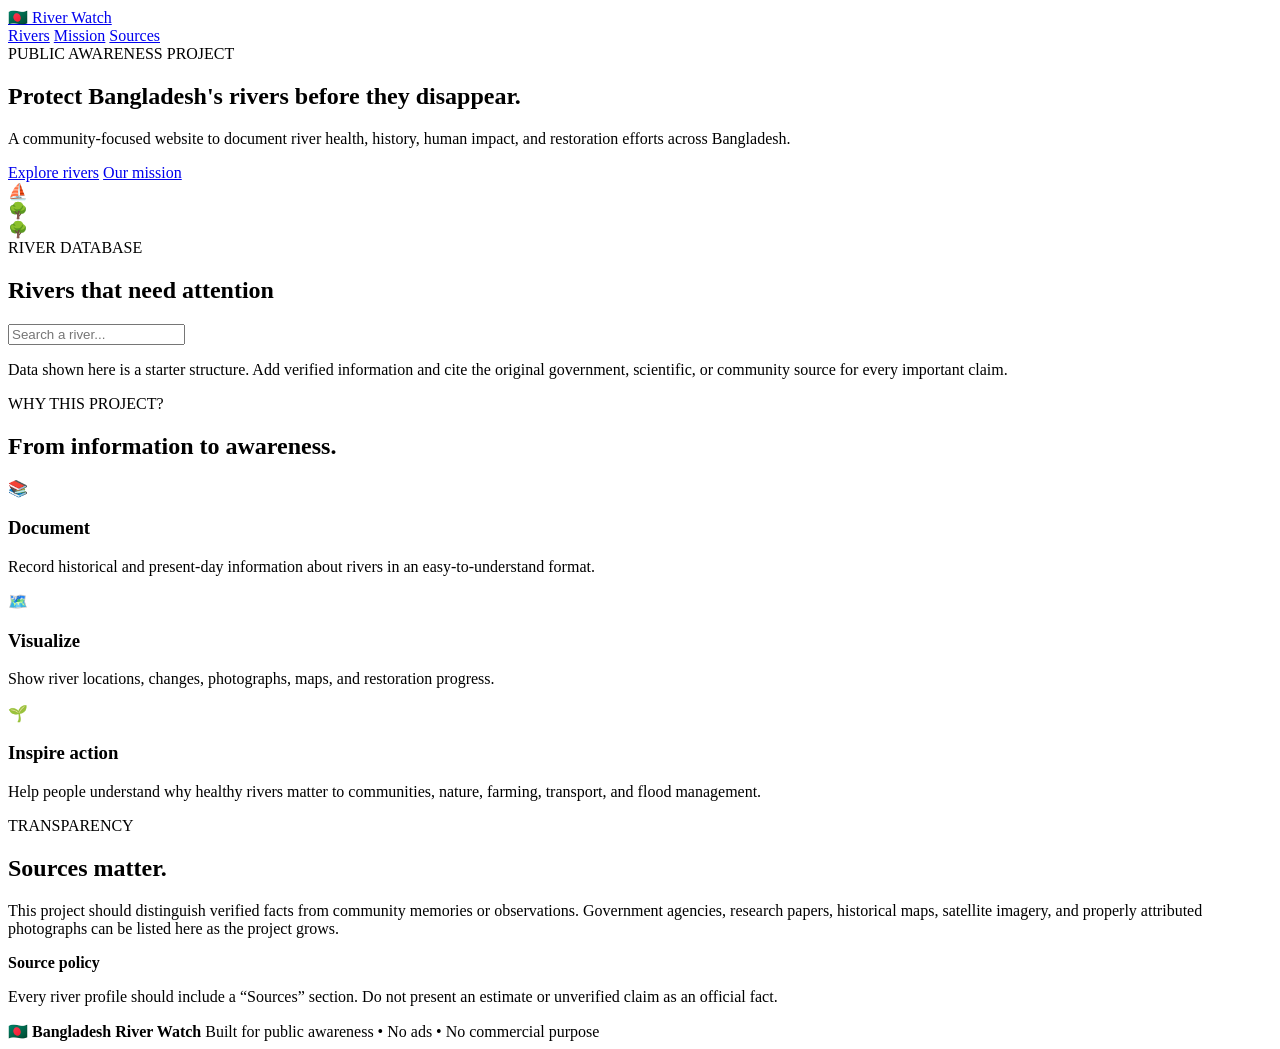
==== index.html @ 0ffa1168 "Rename index.html.html to index.html" ====
<!DOCTYPE html>
<html lang="en">
<head>
  <meta charset="UTF-8">
  <meta name="viewport" content="width=device-width, initial-scale=1.0">
  <title>Bangladesh River Watch</title>
  <meta name="description" content="A public-awareness project documenting the condition, history, and restoration of rivers in Bangladesh.">
  <link rel="stylesheet" href="style.css">
</head>
<body>
  <header class="site-header">
    <nav class="nav container">
      <a class="logo" href="#home">🇧🇩 River Watch</a>
      <div class="nav-links">
        <a href="#rivers">Rivers</a>
        <a href="#mission">Mission</a>
        <a href="#sources">Sources</a>
      </div>
    </nav>
  </header>

  <main>
    <section id="home" class="hero">
      <div class="container hero-grid">
        <div>
          <span class="eyebrow">PUBLIC AWARENESS PROJECT</span>
          <h1>Protect Bangladesh's rivers before they disappear.</h1>
          <p class="hero-text">
            A community-focused website to document river health, history,
            human impact, and restoration efforts across Bangladesh.
          </p>
          <div class="buttons">
            <a class="btn primary" href="#rivers">Explore rivers</a>
            <a class="btn secondary" href="#mission">Our mission</a>
          </div>
        </div>
        <div class="river-art" aria-label="Illustration of a river">
          <div class="sun"></div>
          <div class="hill h1"></div>
          <div class="hill h2"></div>
          <div class="water"></div>
          <div class="boat">⛵</div>
          <div class="tree t1">🌳</div>
          <div class="tree t2">🌳</div>
        </div>
      </div>
    </section>

    <section id="rivers" class="section container">
      <div class="section-heading">
        <div>
          <span class="eyebrow">RIVER DATABASE</span>
          <h2>Rivers that need attention</h2>
        </div>
        <input id="search" class="search" type="search" placeholder="Search a river...">
      </div>

      <div id="riverGrid" class="river-grid"></div>
      <p class="note">Data shown here is a starter structure. Add verified information and cite the original government, scientific, or community source for every important claim.</p>
    </section>

    <section id="mission" class="section mission">
      <div class="container">
        <span class="eyebrow">WHY THIS PROJECT?</span>
        <h2>From information to awareness.</h2>
        <div class="mission-grid">
          <article><span>📚</span><h3>Document</h3><p>Record historical and present-day information about rivers in an easy-to-understand format.</p></article>
          <article><span>🗺️</span><h3>Visualize</h3><p>Show river locations, changes, photographs, maps, and restoration progress.</p></article>
          <article><span>🌱</span><h3>Inspire action</h3><p>Help people understand why healthy rivers matter to communities, nature, farming, transport, and flood management.</p></article>
        </div>
      </div>
    </section>

    <section id="sources" class="section container">
      <span class="eyebrow">TRANSPARENCY</span>
      <h2>Sources matter.</h2>
      <p class="source-text">
        This project should distinguish verified facts from community memories or observations.
        Government agencies, research papers, historical maps, satellite imagery, and properly
        attributed photographs can be listed here as the project grows.
      </p>
      <div class="source-box">
        <strong>Source policy</strong>
        <p>Every river profile should include a “Sources” section. Do not present an estimate or unverified claim as an official fact.</p>
      </div>
    </section>
  </main>

  <footer>
    <div class="container footer-content">
      <strong>🇧🇩 Bangladesh River Watch</strong>
      <span>Built for public awareness • No ads • No commercial purpose</span>
    </div>
  </footer>

  <script src="script.js"></script>
</body>
</html>
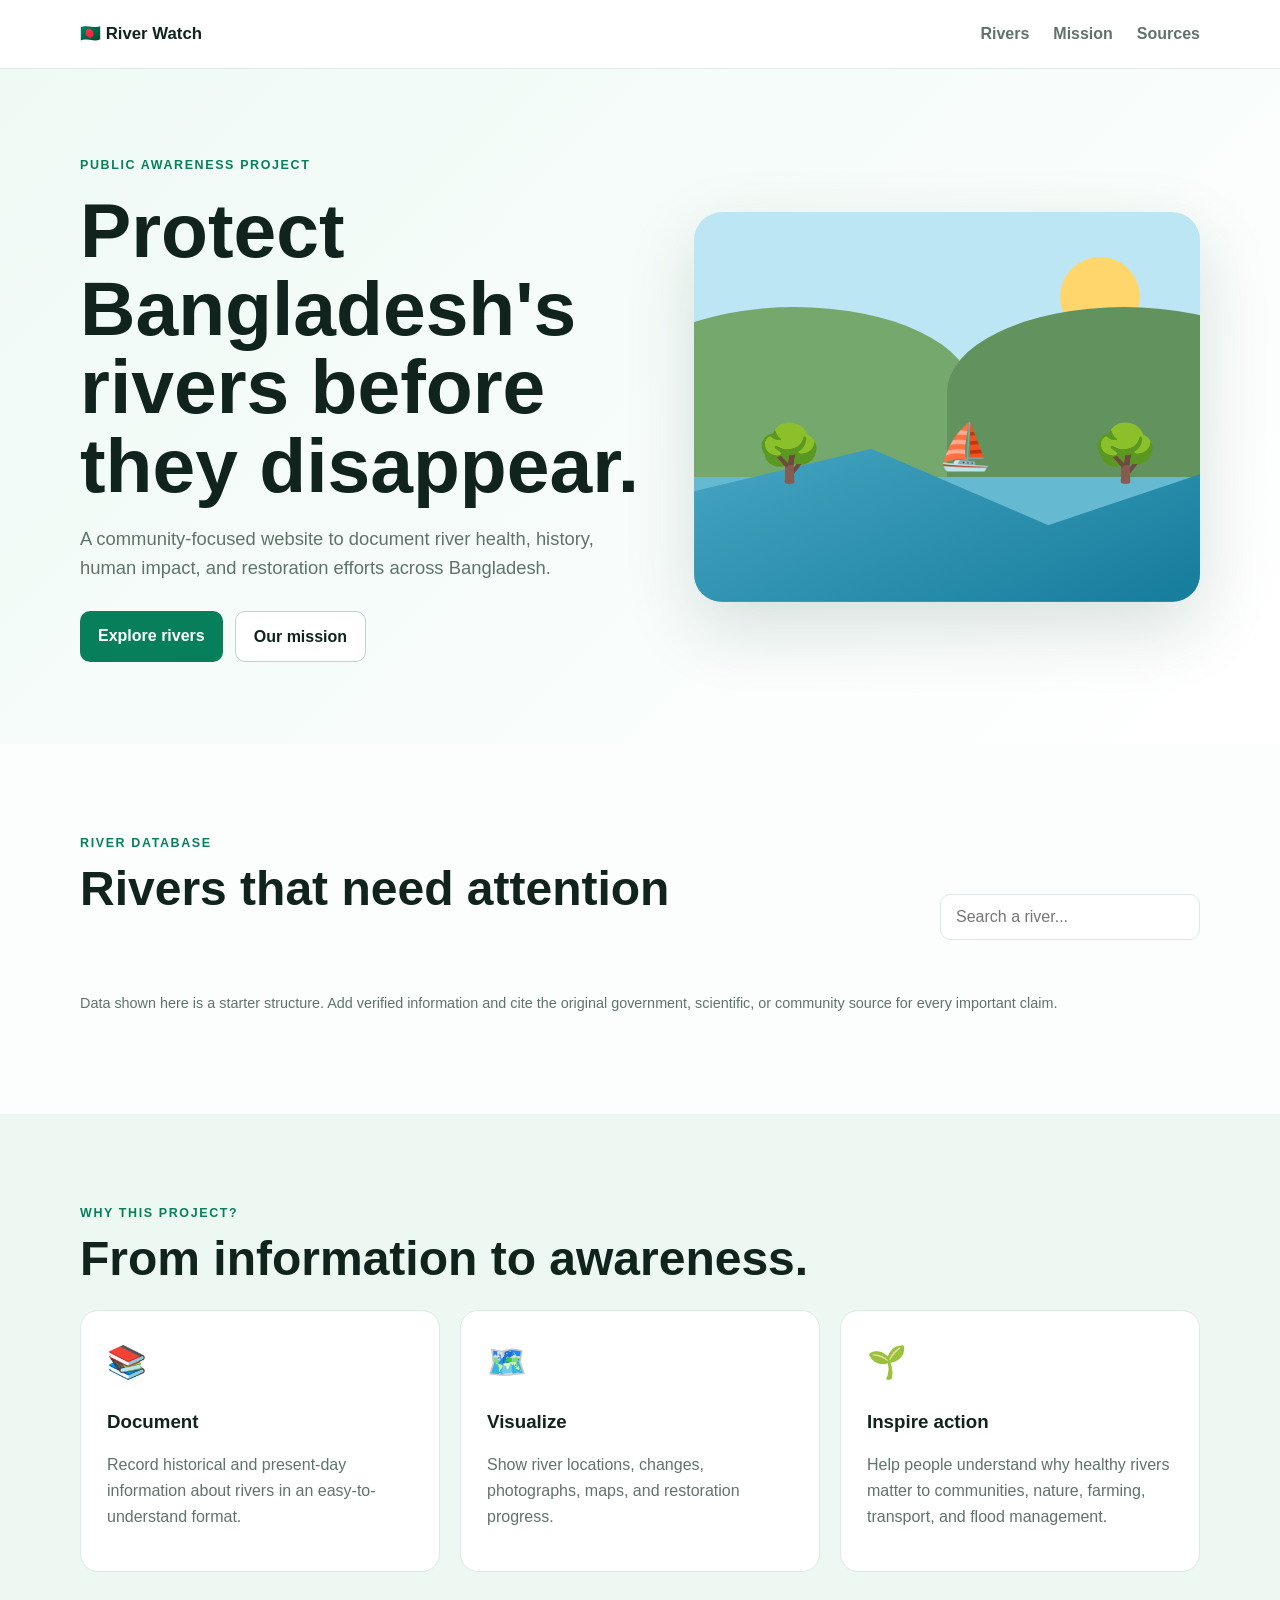
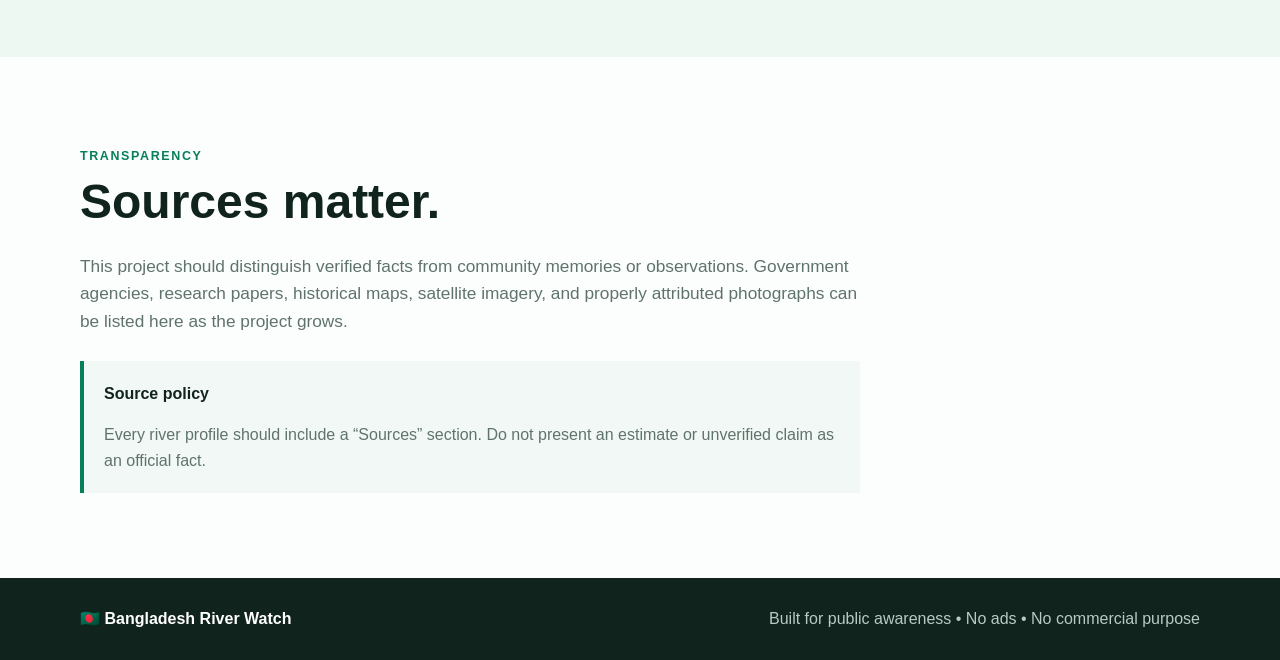
==== commit 2e32215f: "Update index.html" ====
--- a/index.html
+++ b/index.html
@@ -3,7 +3,7 @@
 <head>
   <meta charset="UTF-8">
   <meta name="viewport" content="width=device-width, initial-scale=1.0">
-  <title>Bangladesh River Watch</title>
+  <title>Bangladesh River condition </title>
   <meta name="description" content="A public-awareness project documenting the condition, history, and restoration of rivers in Bangladesh.">
   <link rel="stylesheet" href="style.css">
 </head>
--- a/style.css
+++ b/style.css
@@ -0,0 +1,89 @@
+* { box-sizing: border-box; }
+:root {
+  --green: #087f5b;
+  --dark: #10231d;
+  --light: #f4faf7;
+  --muted: #60736b;
+  --card: #ffffff;
+  --border: #dcebe4;
+}
+html { scroll-behavior: smooth; }
+body {
+  margin: 0;
+  font-family: Arial, Helvetica, sans-serif;
+  color: var(--dark);
+  background: #fbfefd;
+  line-height: 1.6;
+}
+.container { width: min(1120px, 92%); margin: auto; }
+.site-header {
+  position: sticky; top: 0; z-index: 10;
+  background: rgba(255,255,255,.94);
+  backdrop-filter: blur(10px);
+  border-bottom: 1px solid var(--border);
+}
+.nav { height: 68px; display: flex; align-items: center; justify-content: space-between; }
+.logo { color: var(--dark); text-decoration: none; font-weight: 800; font-size: 1.05rem; }
+.nav-links { display: flex; gap: 24px; }
+.nav-links a { color: var(--muted); text-decoration: none; font-weight: 600; }
+.nav-links a:hover { color: var(--green); }
+
+.hero {
+  padding: 82px 0;
+  background: linear-gradient(135deg, #effaf5, #fff);
+}
+.hero-grid { display: grid; grid-template-columns: 1.05fr .95fr; gap: 55px; align-items: center; }
+.eyebrow { color: var(--green); font-size: .78rem; font-weight: 800; letter-spacing: .13em; }
+h1 { font-size: clamp(2.5rem, 6vw, 4.8rem); line-height: 1.02; margin: 14px 0 20px; }
+h2 { font-size: clamp(2rem, 4vw, 3rem); line-height: 1.1; margin: 8px 0 24px; }
+.hero-text { color: var(--muted); font-size: 1.15rem; max-width: 620px; }
+.buttons { display: flex; gap: 12px; margin-top: 28px; flex-wrap: wrap; }
+.btn { padding: 12px 18px; border-radius: 10px; text-decoration: none; font-weight: 800; }
+.primary { background: var(--green); color: white; }
+.secondary { border: 1px solid #bcd5cb; color: var(--dark); background: white; }
+
+.river-art {
+  min-height: 390px; border-radius: 28px; overflow: hidden; position: relative;
+  background: linear-gradient(#bde6f4 0 42%, #cfe8b8 42% 58%, #65b9d0 58%);
+  box-shadow: 0 25px 70px rgba(16, 55, 43, .15);
+}
+.sun { position:absolute; width:80px; height:80px; border-radius:50%; background:#ffd66b; top:45px; right:60px; }
+.hill { position:absolute; background:#75a86d; width:70%; height:170px; border-radius:50% 50% 0 0; bottom:125px; }
+.h1 { left:-15%; } .h2 { right:-20%; background:#62935f; }
+.water { position:absolute; left:0; right:0; bottom:0; height:170px; background:linear-gradient(155deg,#48a7c4,#167c9c); clip-path: polygon(0 35%,35% 10%,70% 55%,100% 25%,100% 100%,0 100%); }
+.boat { position:absolute; font-size:45px; left:48%; top:51%; }
+.tree { position:absolute; font-size:55px; bottom:105px; }
+.t1 { left:12%; } .t2 { right:8%; }
+
+.section { padding: 85px 0; }
+.section-heading { display:flex; justify-content:space-between; align-items:end; gap:20px; margin-bottom:30px; }
+.search { width:260px; max-width:100%; padding:13px 15px; border:1px solid var(--border); border-radius:10px; font-size:1rem; }
+.river-grid { display:grid; grid-template-columns:repeat(3, 1fr); gap:20px; }
+.river-card {
+  background:var(--card); border:1px solid var(--border); border-radius:18px;
+  padding:24px; box-shadow:0 8px 30px rgba(20,60,45,.05);
+}
+.river-card h3 { margin:8px 0; font-size:1.35rem; }
+.status { display:inline-block; padding:5px 9px; border-radius:99px; background:#fff1c9; font-size:.75rem; font-weight:800; }
+.river-card p { color:var(--muted); }
+.note { color:var(--muted); font-size:.9rem; margin-top:22px; }
+.mission { background:#eef8f3; }
+.mission-grid { display:grid; grid-template-columns:repeat(3,1fr); gap:20px; }
+.mission-grid article { background:white; border-radius:18px; padding:26px; border:1px solid var(--border); }
+.mission-grid span { font-size:2rem; }
+.mission-grid h3 { margin-bottom:5px; }
+.mission-grid p, .source-text { color:var(--muted); }
+.source-text { max-width:780px; font-size:1.08rem; }
+.source-box { margin-top:25px; max-width:780px; padding:20px; border-left:4px solid var(--green); background:#f1f8f5; }
+.source-box p { margin-bottom:0; color:var(--muted); }
+footer { background:var(--dark); color:white; padding:28px 0; }
+.footer-content { display:flex; justify-content:space-between; gap:20px; flex-wrap:wrap; }
+footer span { color:#b8cbc3; }
+
+@media (max-width: 800px) {
+  .hero-grid, .river-grid, .mission-grid { grid-template-columns:1fr; }
+  .hero { padding:55px 0; }
+  .section-heading { align-items:stretch; flex-direction:column; }
+  .nav-links { gap:12px; }
+  .river-art { min-height:300px; }
+}
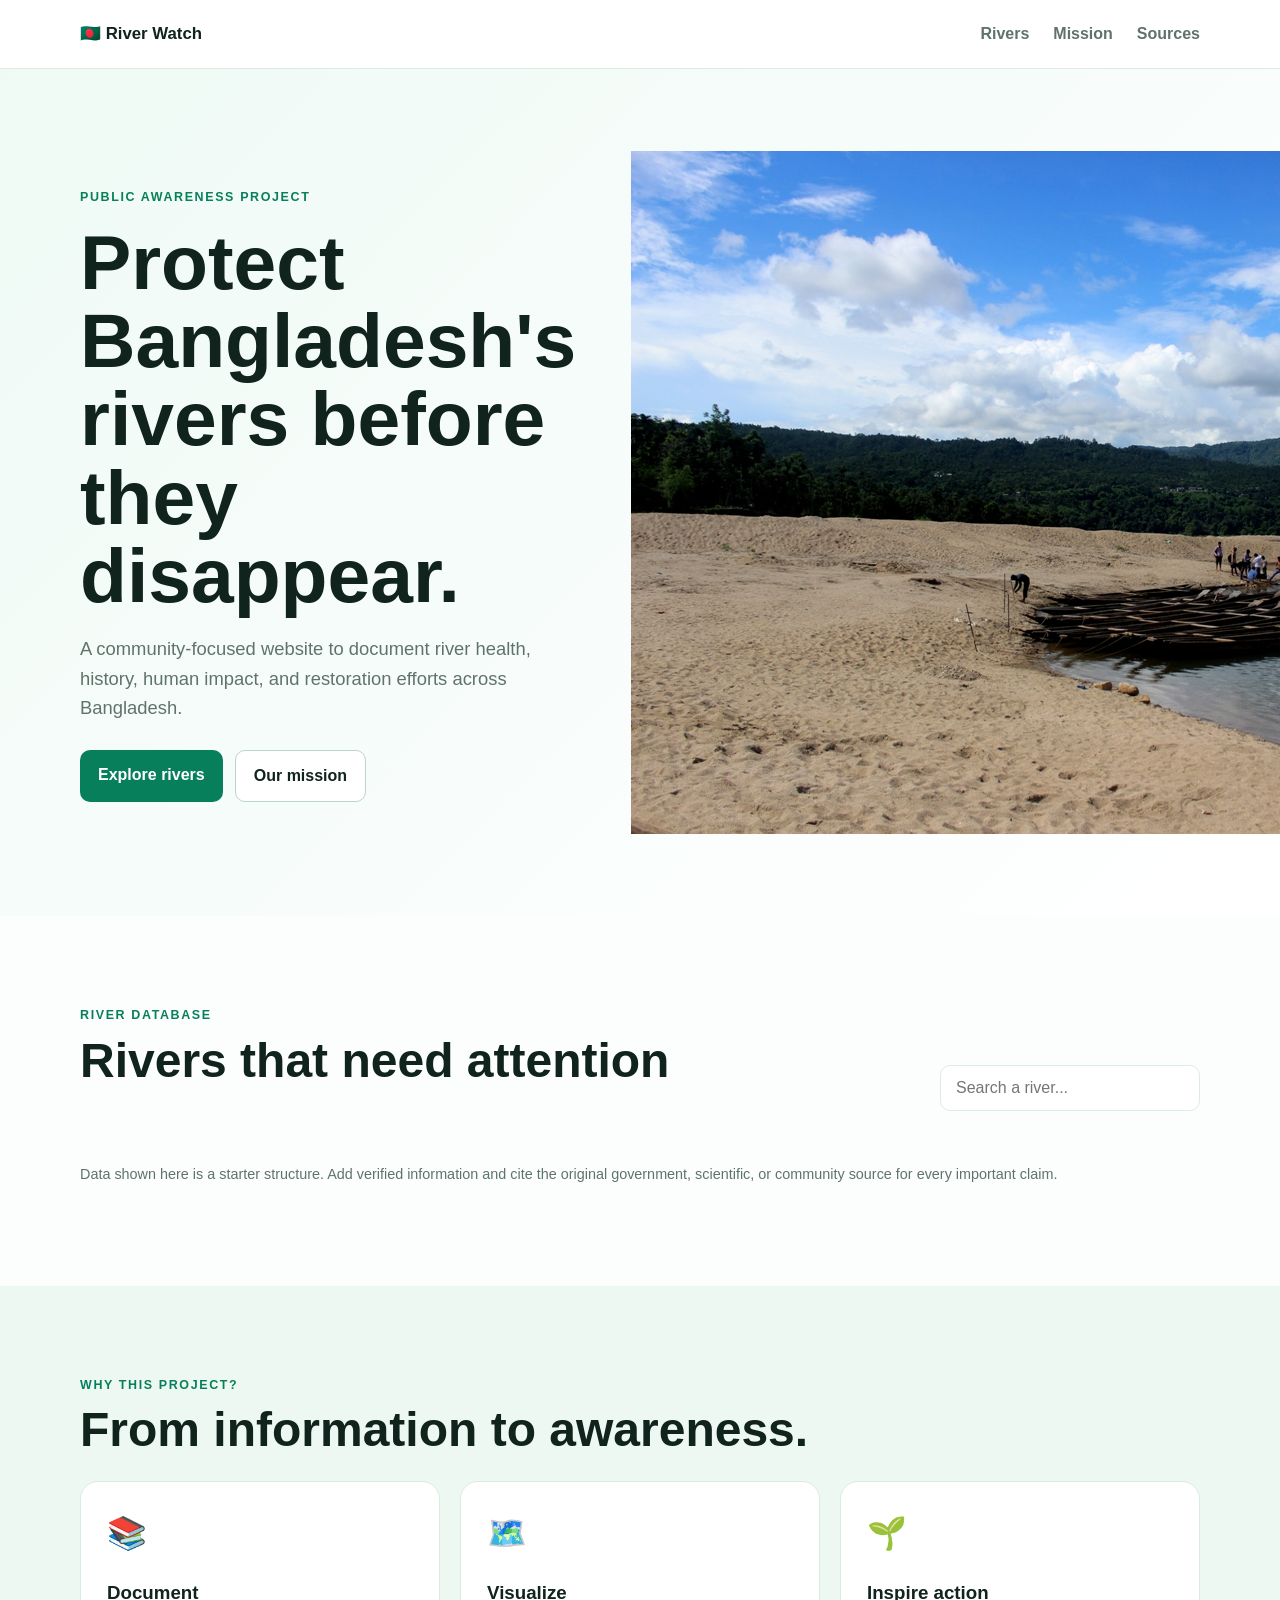
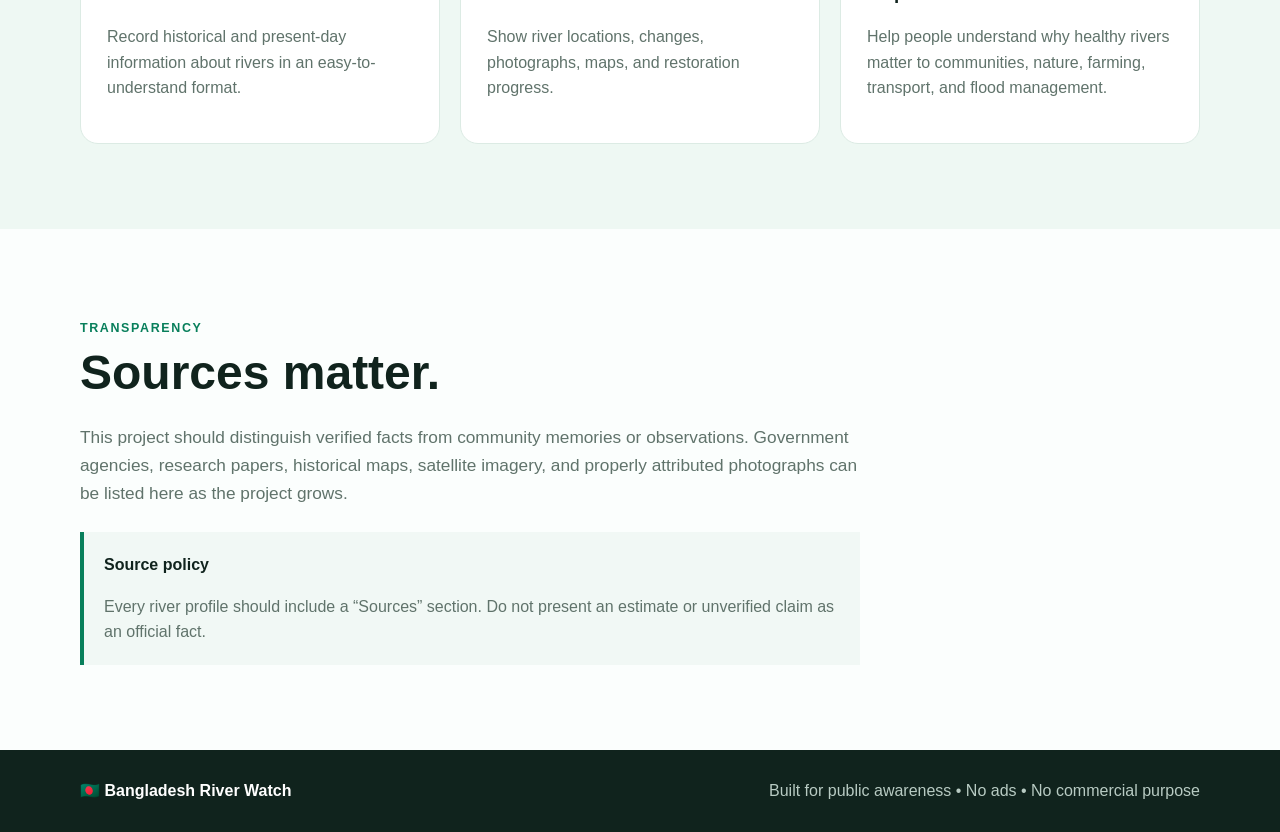
==== commit fc293f0c: "Update index.html" ====
--- a/index.html
+++ b/index.html
@@ -34,14 +34,7 @@
             <a class="btn secondary" href="#mission">Our mission</a>
           </div>
         </div>
-        <div class="river-art" aria-label="Illustration of a river">
-          <div class="sun"></div>
-          <div class="hill h1"></div>
-          <div class="hill h2"></div>
-          <div class="water"></div>
-          <div class="boat">⛵</div>
-          <div class="tree t1">🌳</div>
-          <div class="tree t2">🌳</div>
+        <img src="Image 2026-09-13 at 04.34.53.jpeg"alt "jaflong river">
         </div>
       </div>
     </section>
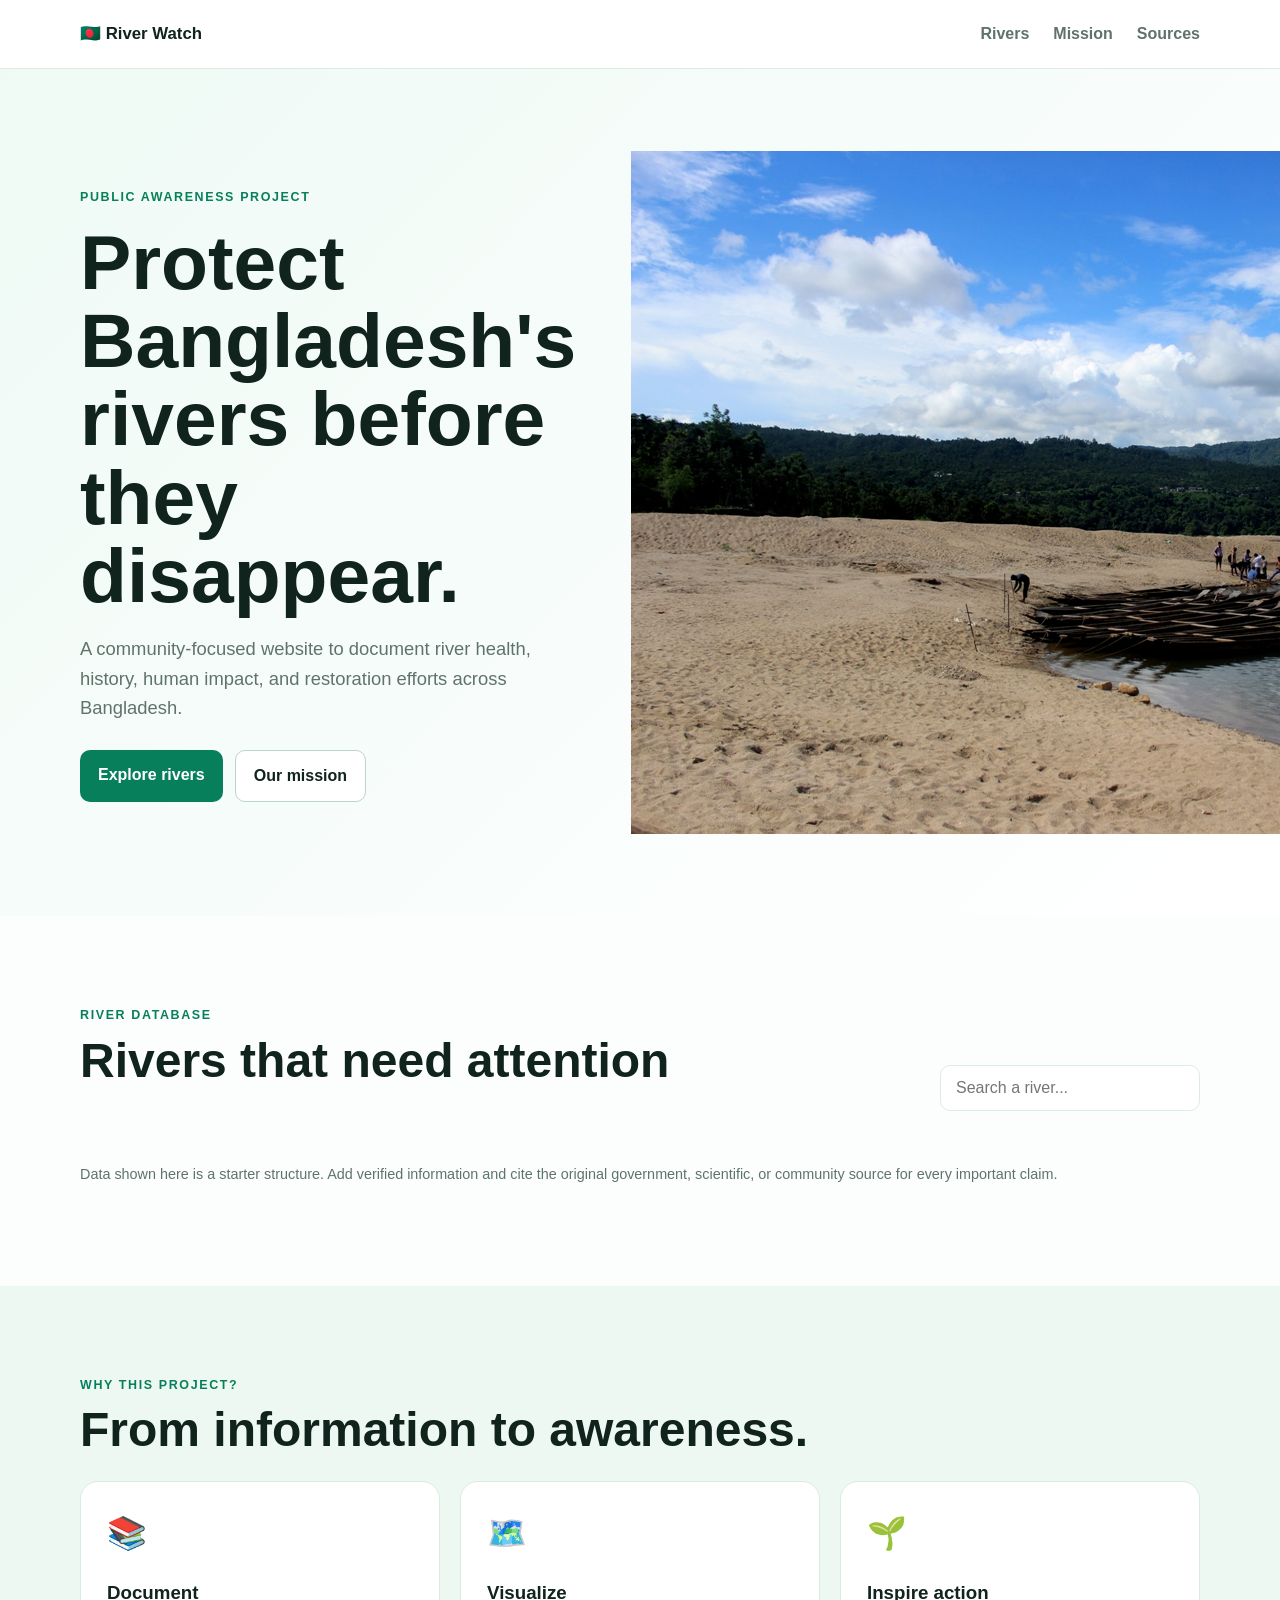
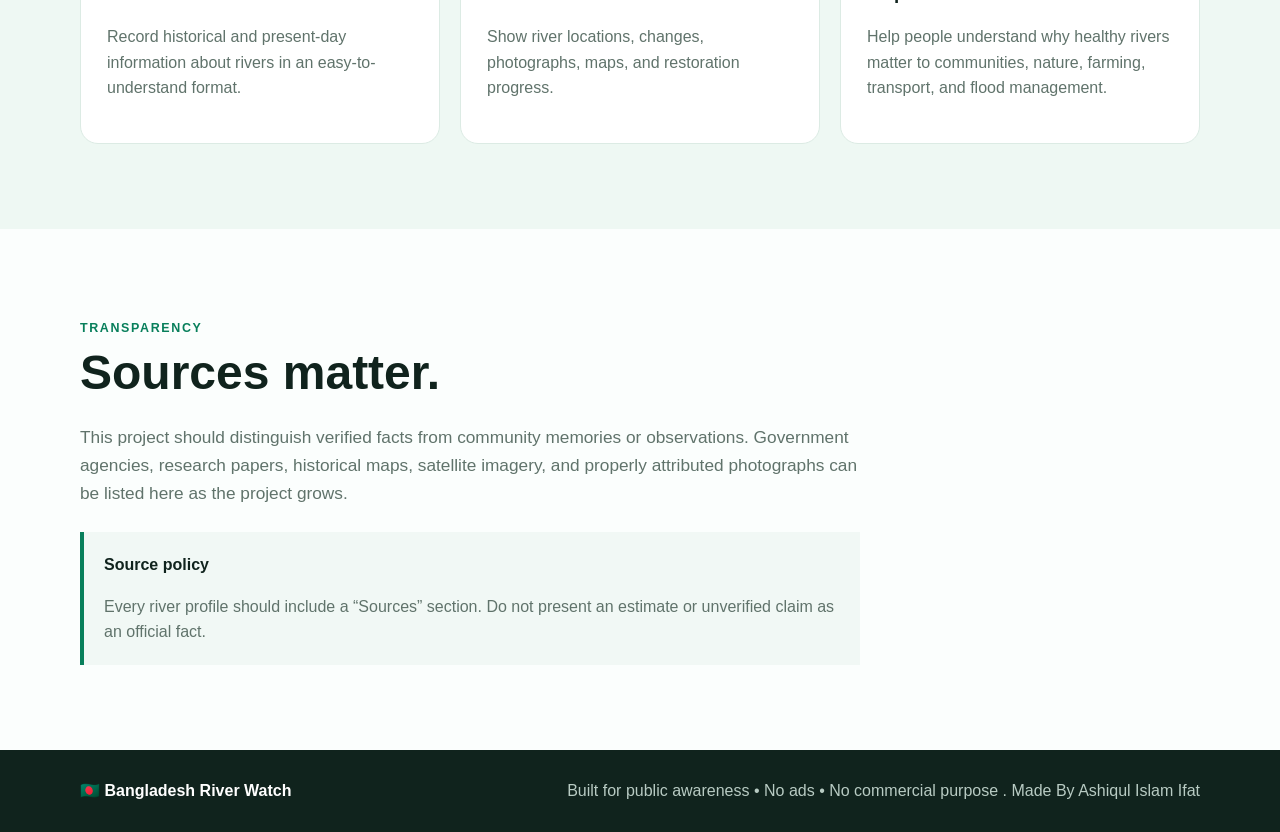
==== commit 8d06a05b: "Update index.html" ====
--- a/index.html
+++ b/index.html
@@ -78,11 +78,10 @@
       </div>
     </section>
   </main>
-
   <footer>
     <div class="container footer-content">
       <strong>🇧🇩 Bangladesh River Watch</strong>
-      <span>Built for public awareness • No ads • No commercial purpose</span>
+      <span>Built for public awareness • No ads • No commercial purpose . Made By Ashiqul Islam Ifat</span>
     </div>
   </footer>
 
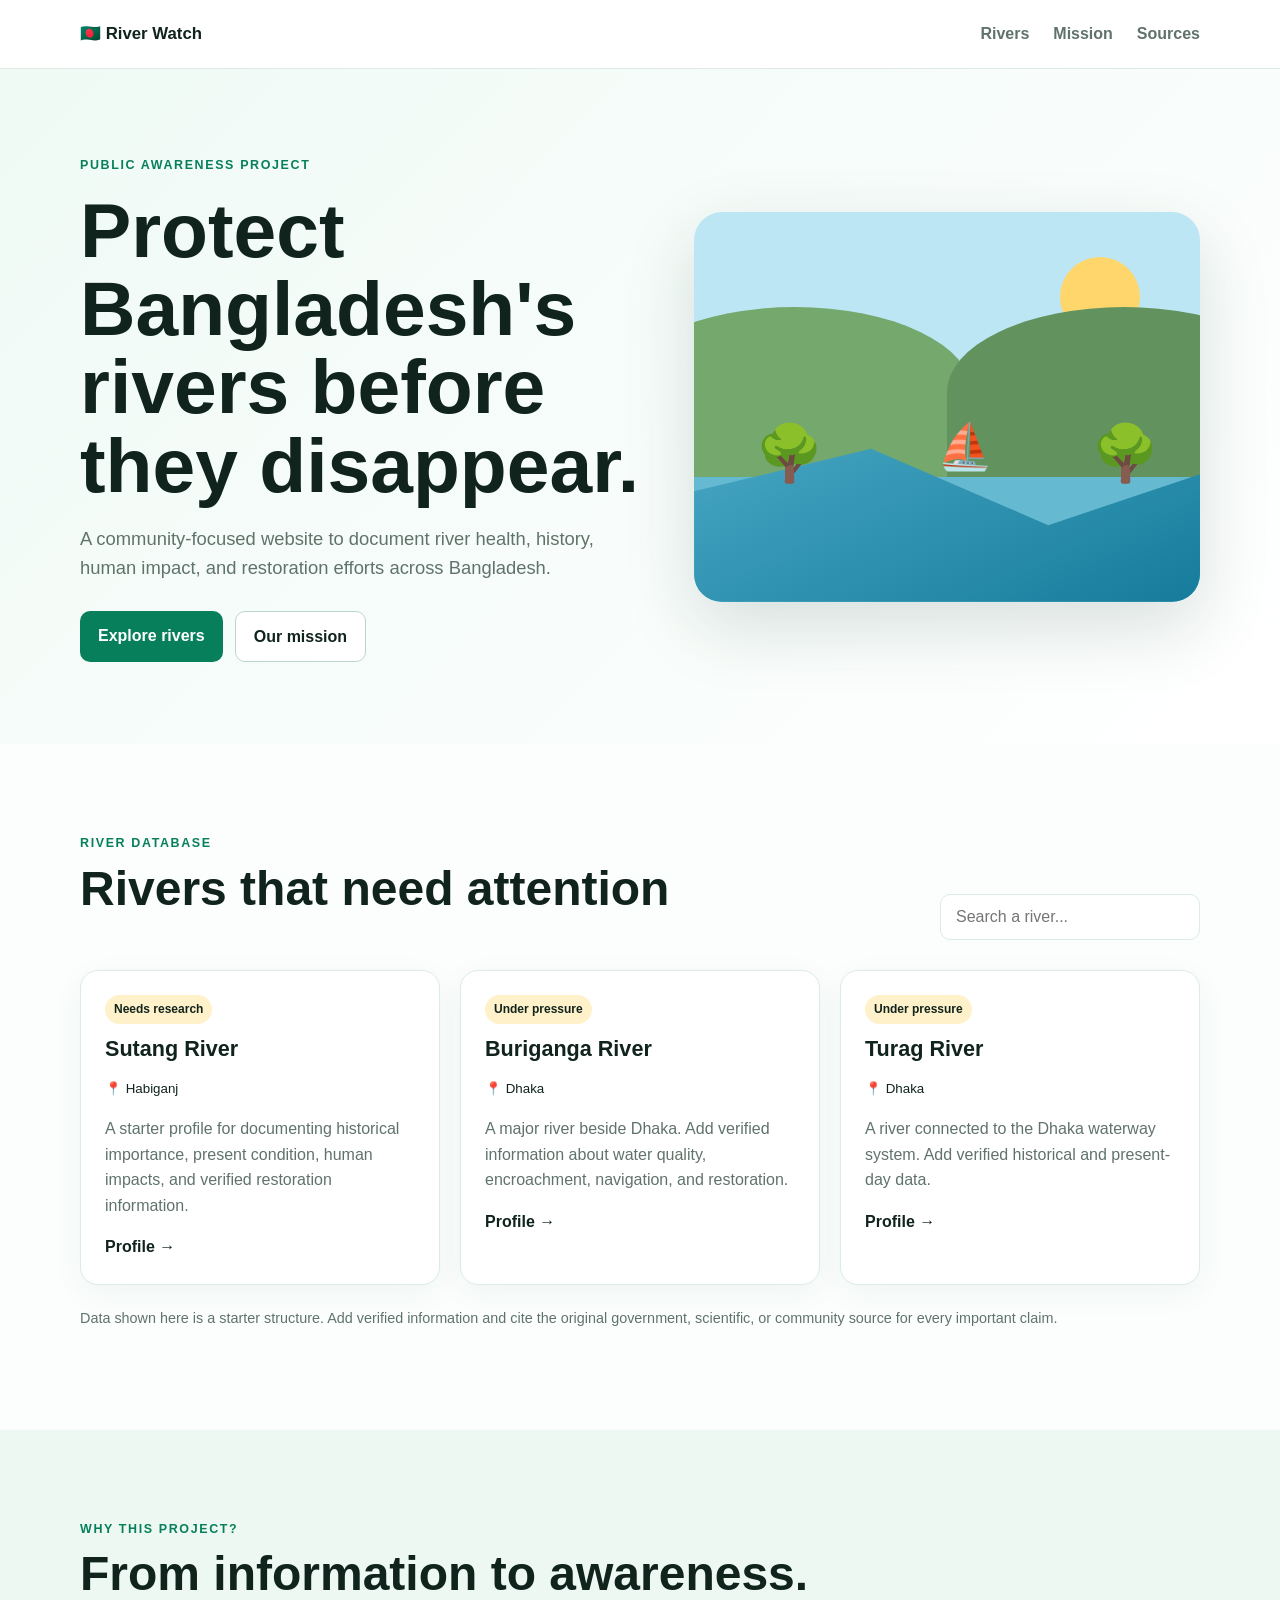
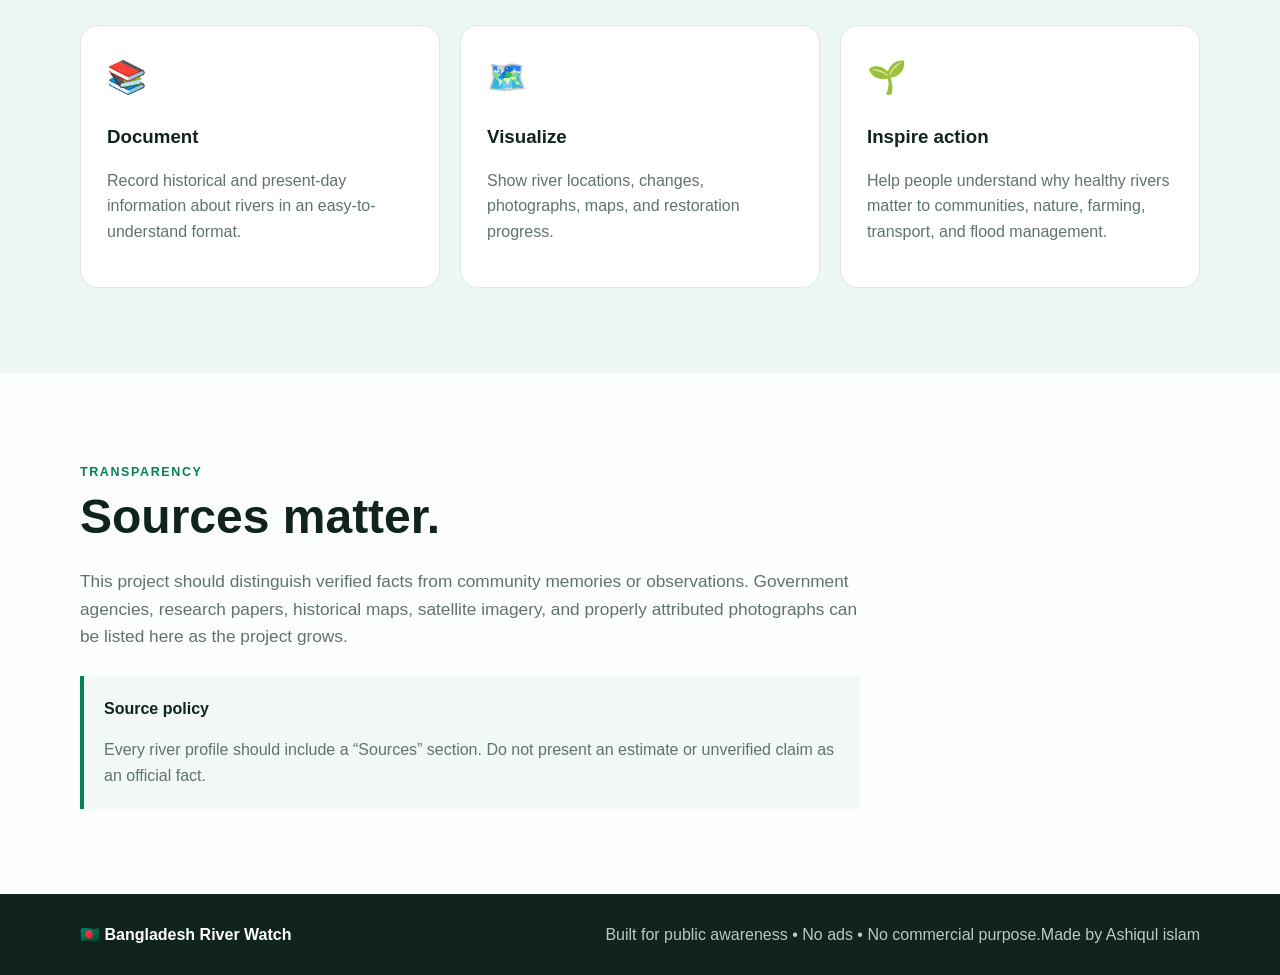
==== commit 75683fed: "Update index.html" ====
--- a/index.html
+++ b/index.html
@@ -3,7 +3,7 @@
 <head>
   <meta charset="UTF-8">
   <meta name="viewport" content="width=device-width, initial-scale=1.0">
-  <title>Bangladesh River condition </title>
+  <title>Bangladesh River Watch</title>
   <meta name="description" content="A public-awareness project documenting the condition, history, and restoration of rivers in Bangladesh.">
   <link rel="stylesheet" href="style.css">
 </head>
@@ -34,7 +34,14 @@
             <a class="btn secondary" href="#mission">Our mission</a>
           </div>
         </div>
-        <img src="Image 2026-09-13 at 04.34.53.jpeg"alt "jaflong river">
+        <div class="river-art" aria-label="Illustration of a river">
+          <div class="sun"></div>
+          <div class="hill h1"></div>
+          <div class="hill h2"></div>
+          <div class="water"></div>
+          <div class="boat">⛵</div>
+          <div class="tree t1">🌳</div>
+          <div class="tree t2">🌳</div>
         </div>
       </div>
     </section>
@@ -78,10 +85,11 @@
       </div>
     </section>
   </main>
+
   <footer>
     <div class="container footer-content">
       <strong>🇧🇩 Bangladesh River Watch</strong>
-      <span>Built for public awareness • No ads • No commercial purpose . Made By Ashiqul Islam Ifat</span>
+      <span>Built for public awareness • No ads • No commercial purpose.Made by Ashiqul islam </span>
     </div>
   </footer>
 
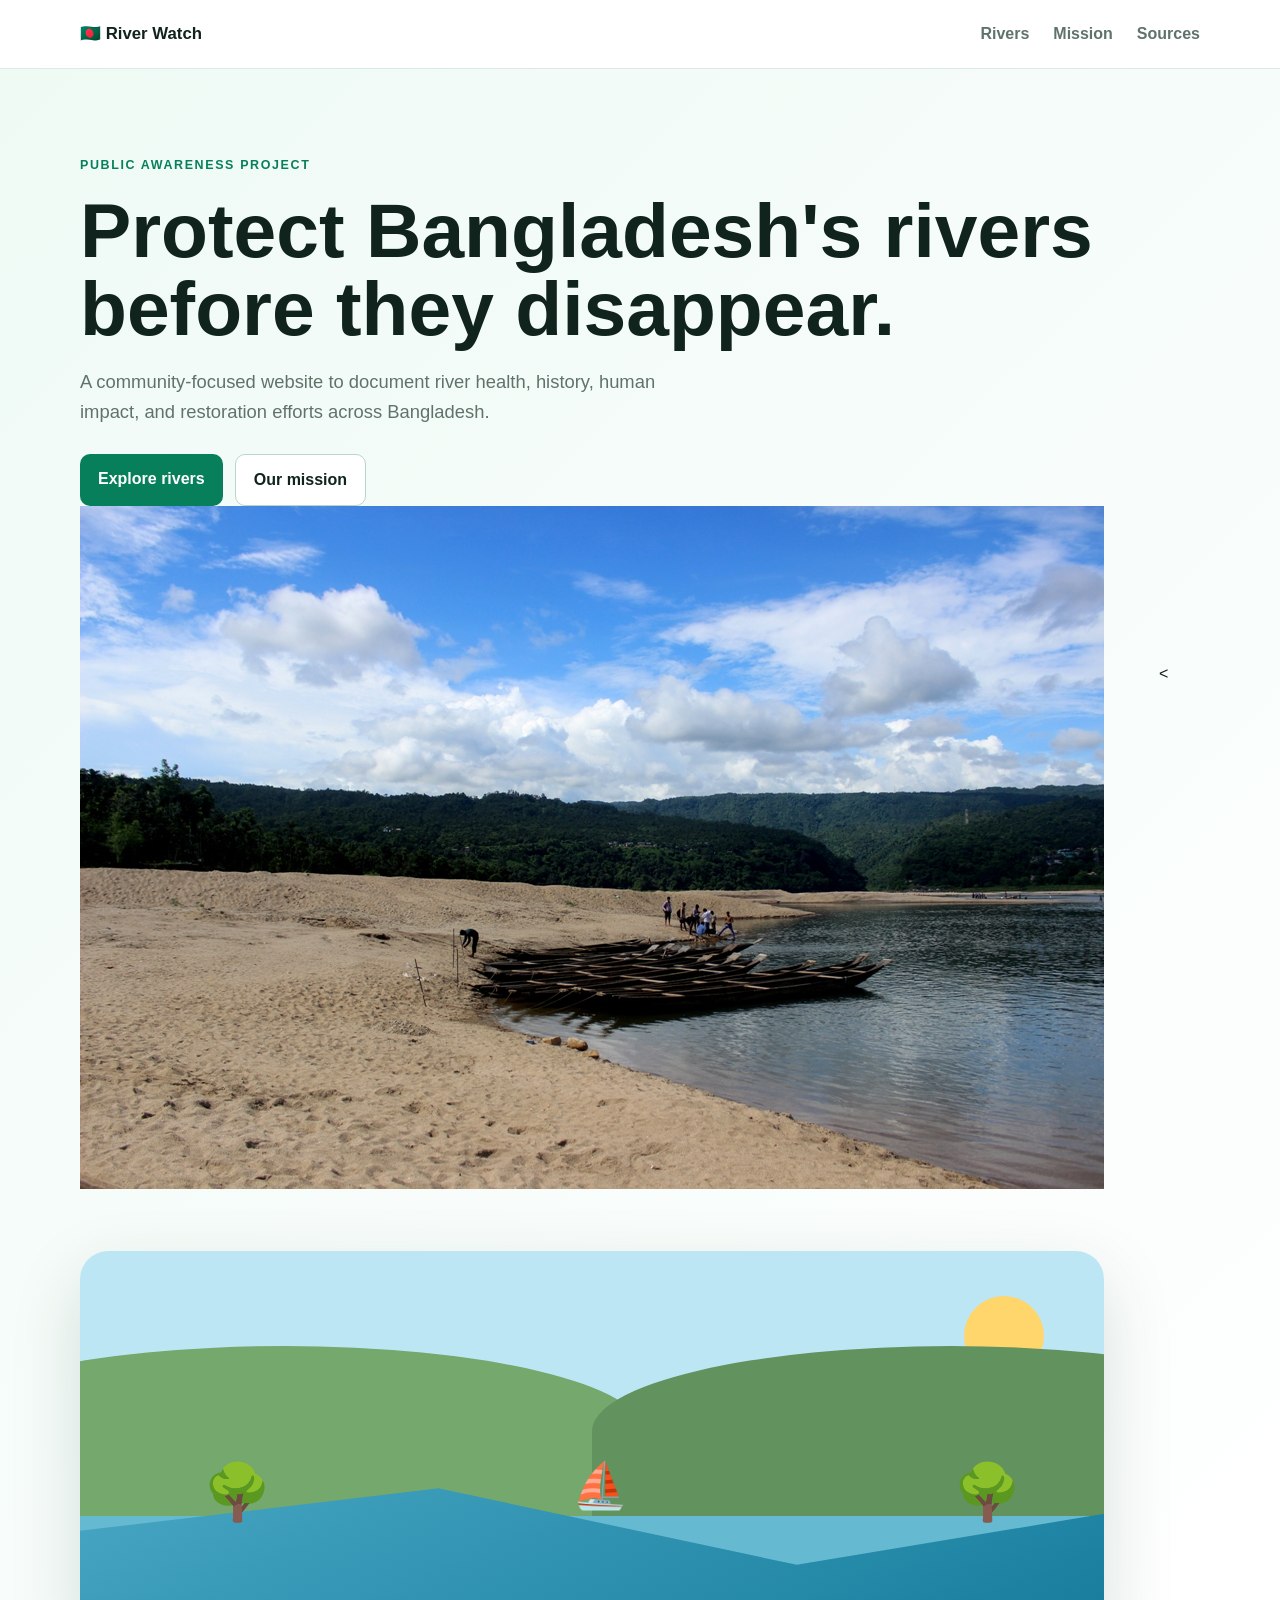
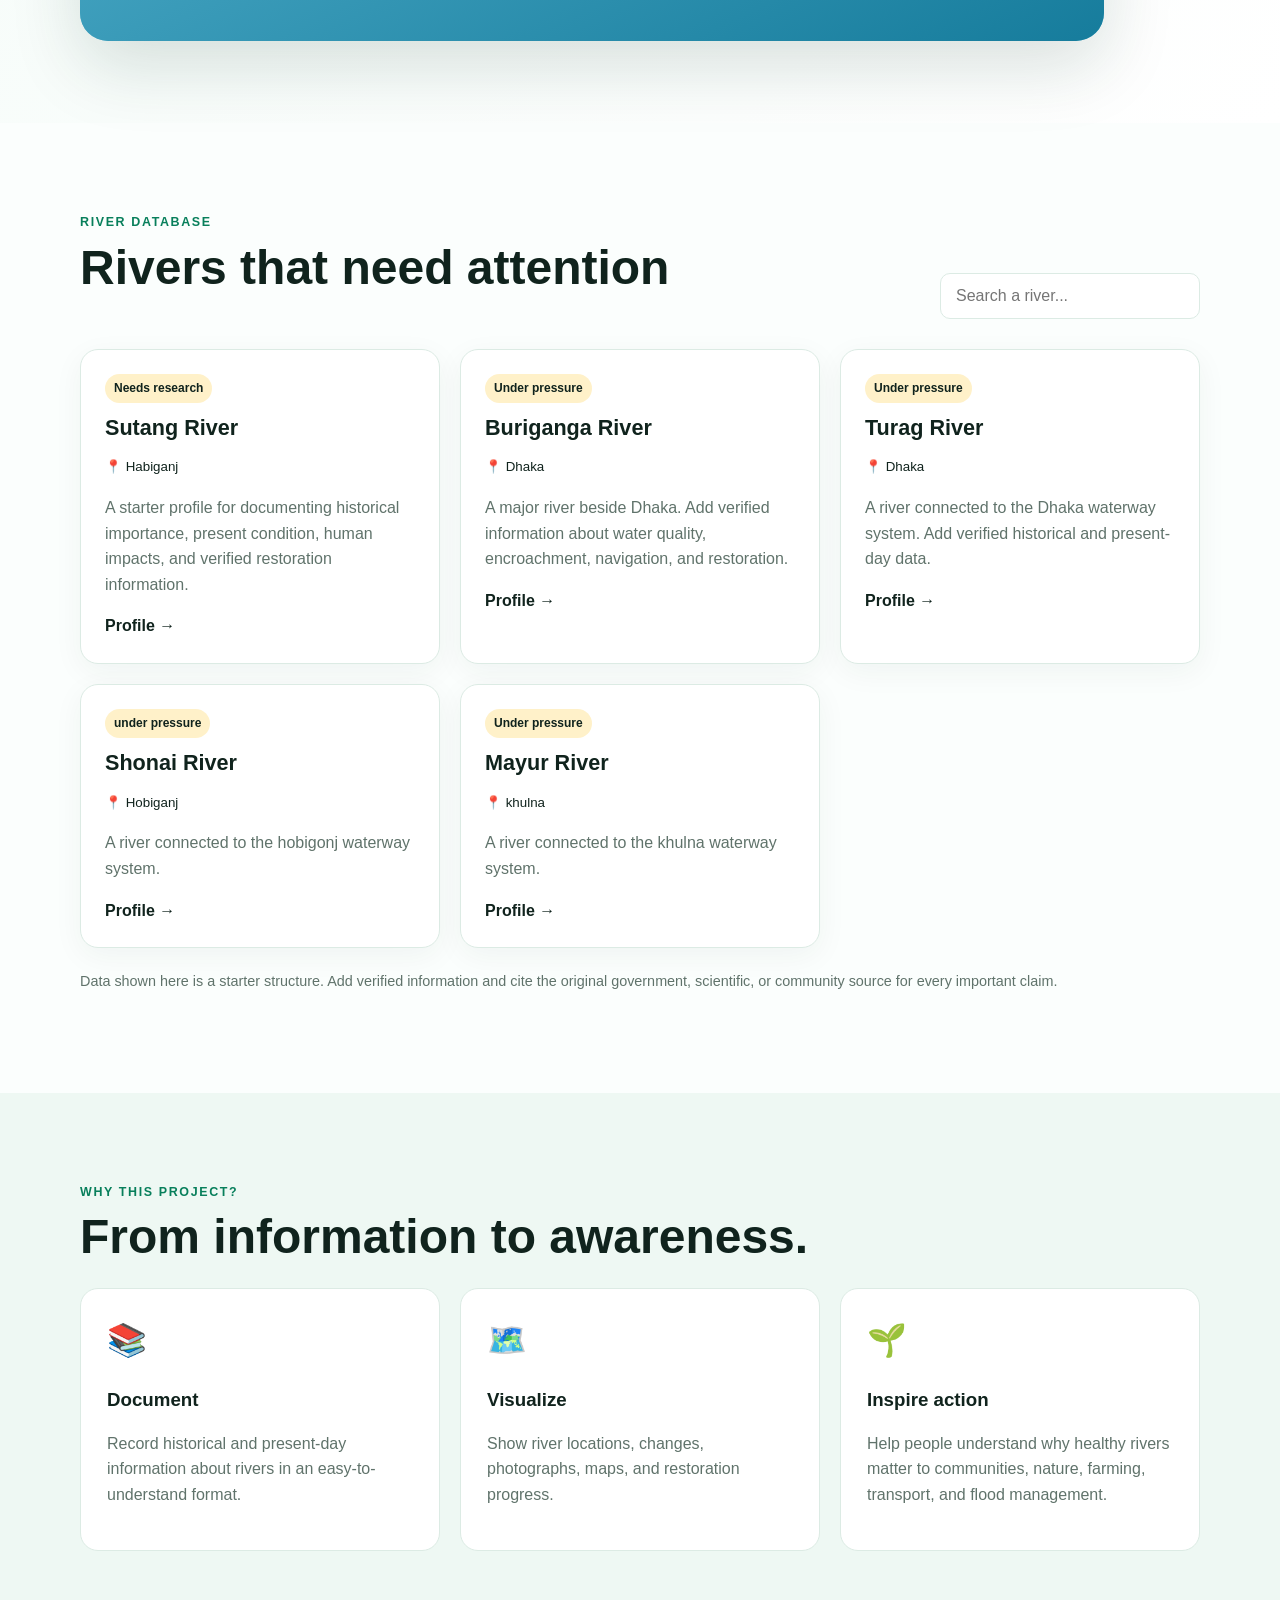
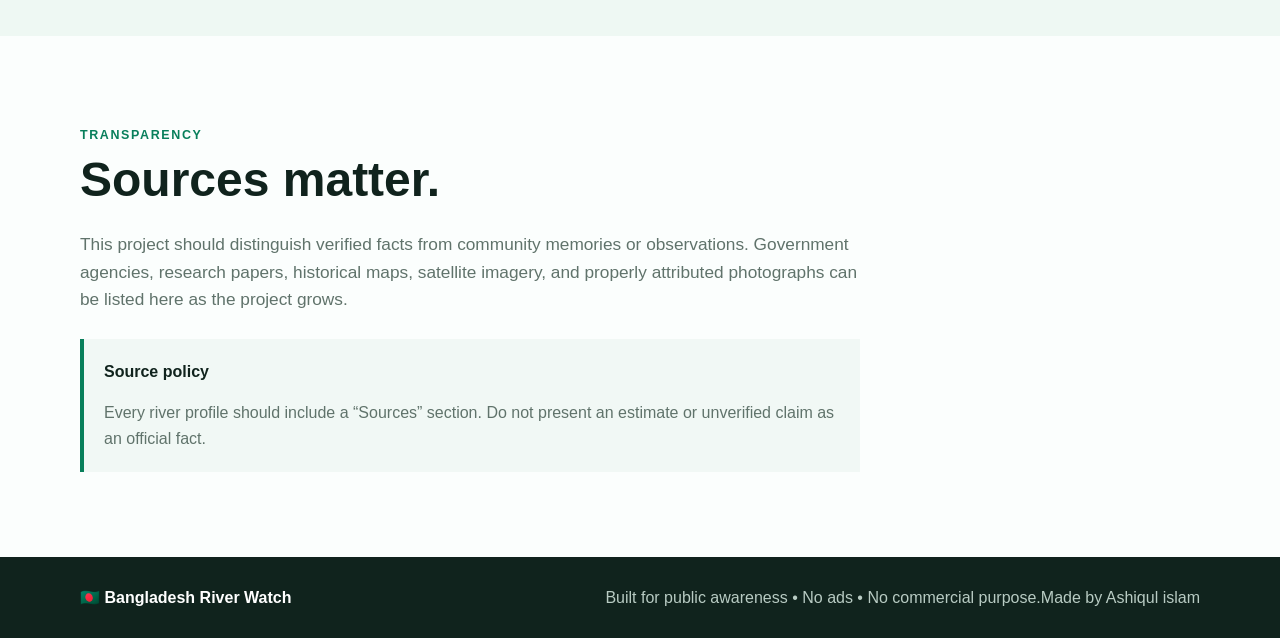
==== commit 1cb3539a: "Add river image to index.html Added an image of a river to the index.html file." ====
--- a/index.html
+++ b/index.html
@@ -33,7 +33,9 @@
             <a class="btn primary" href="#rivers">Explore rivers</a>
             <a class="btn secondary" href="#mission">Our mission</a>
           </div>
+          <img src="Image 2026-09-13 at 04.34.53.jpeg"alt=" bangladesh river">
         </div>
+        <
         <div class="river-art" aria-label="Illustration of a river">
           <div class="sun"></div>
           <div class="hill h1"></div>
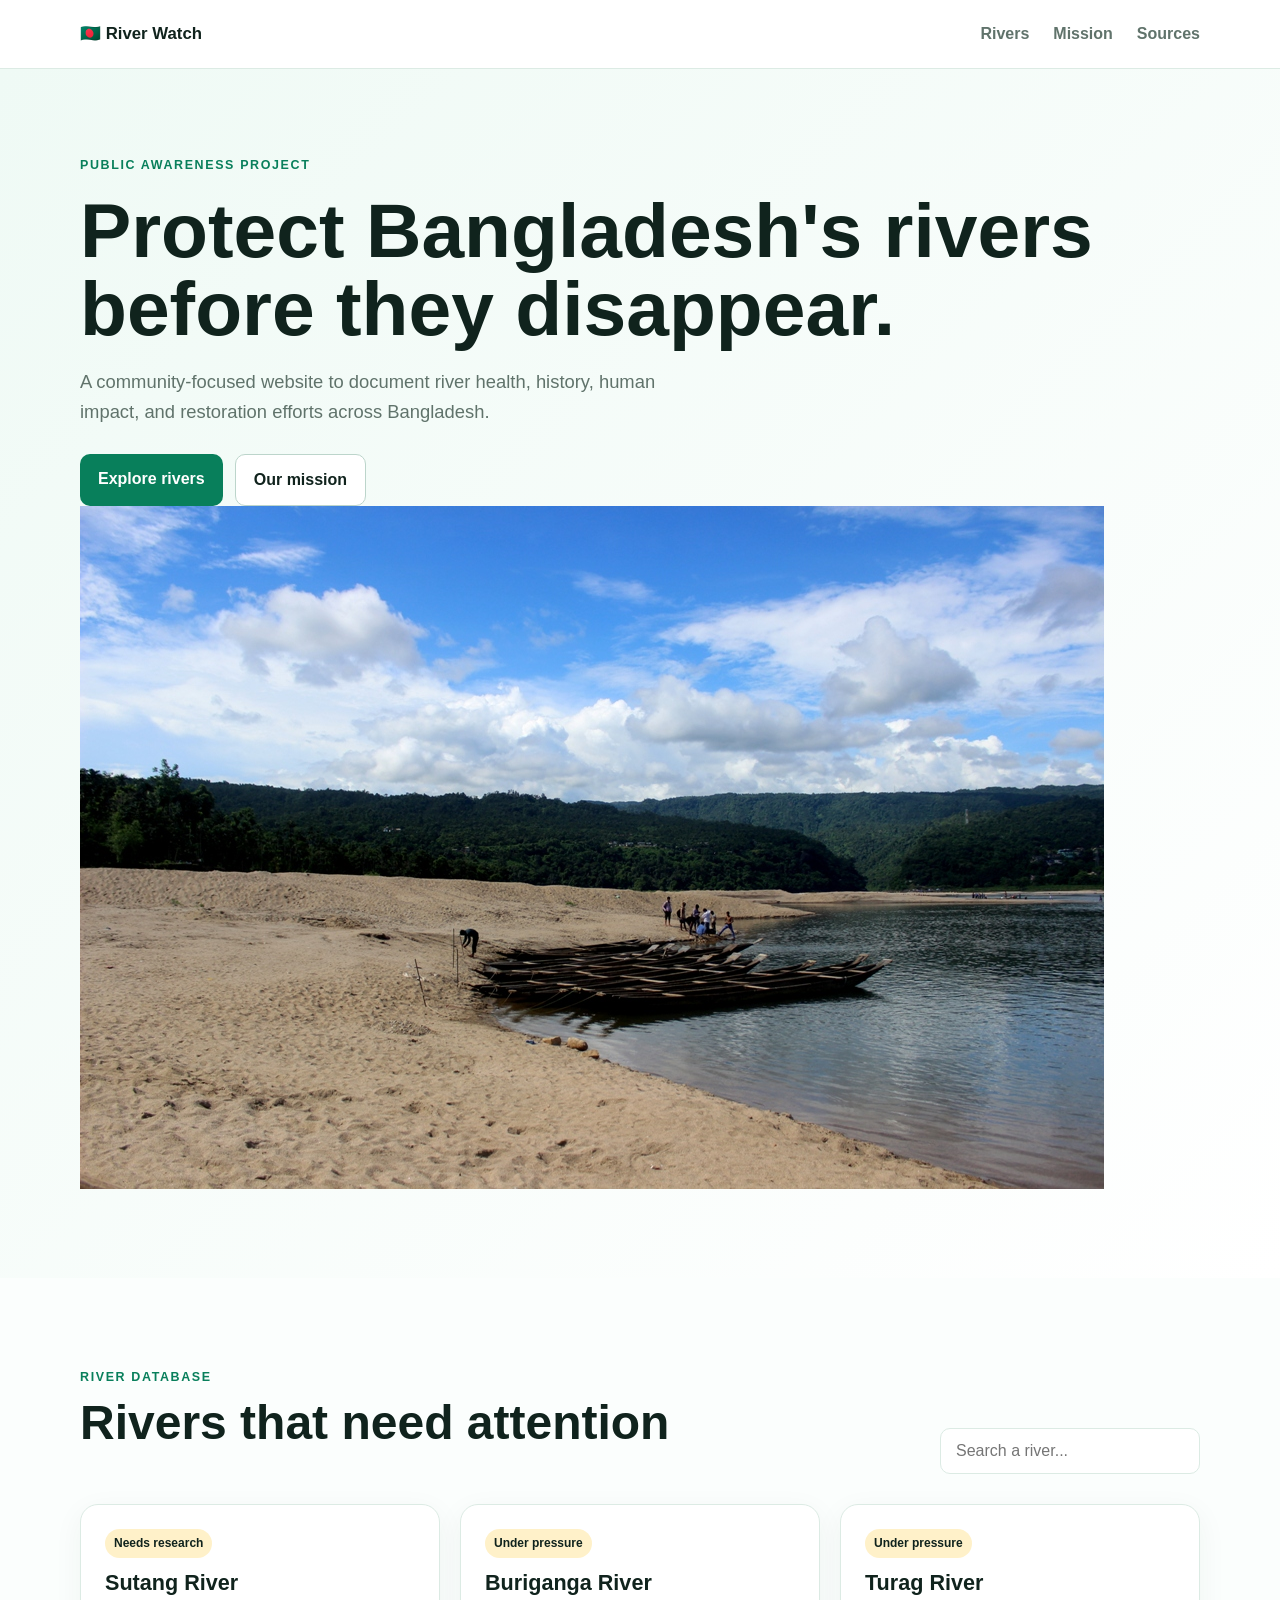
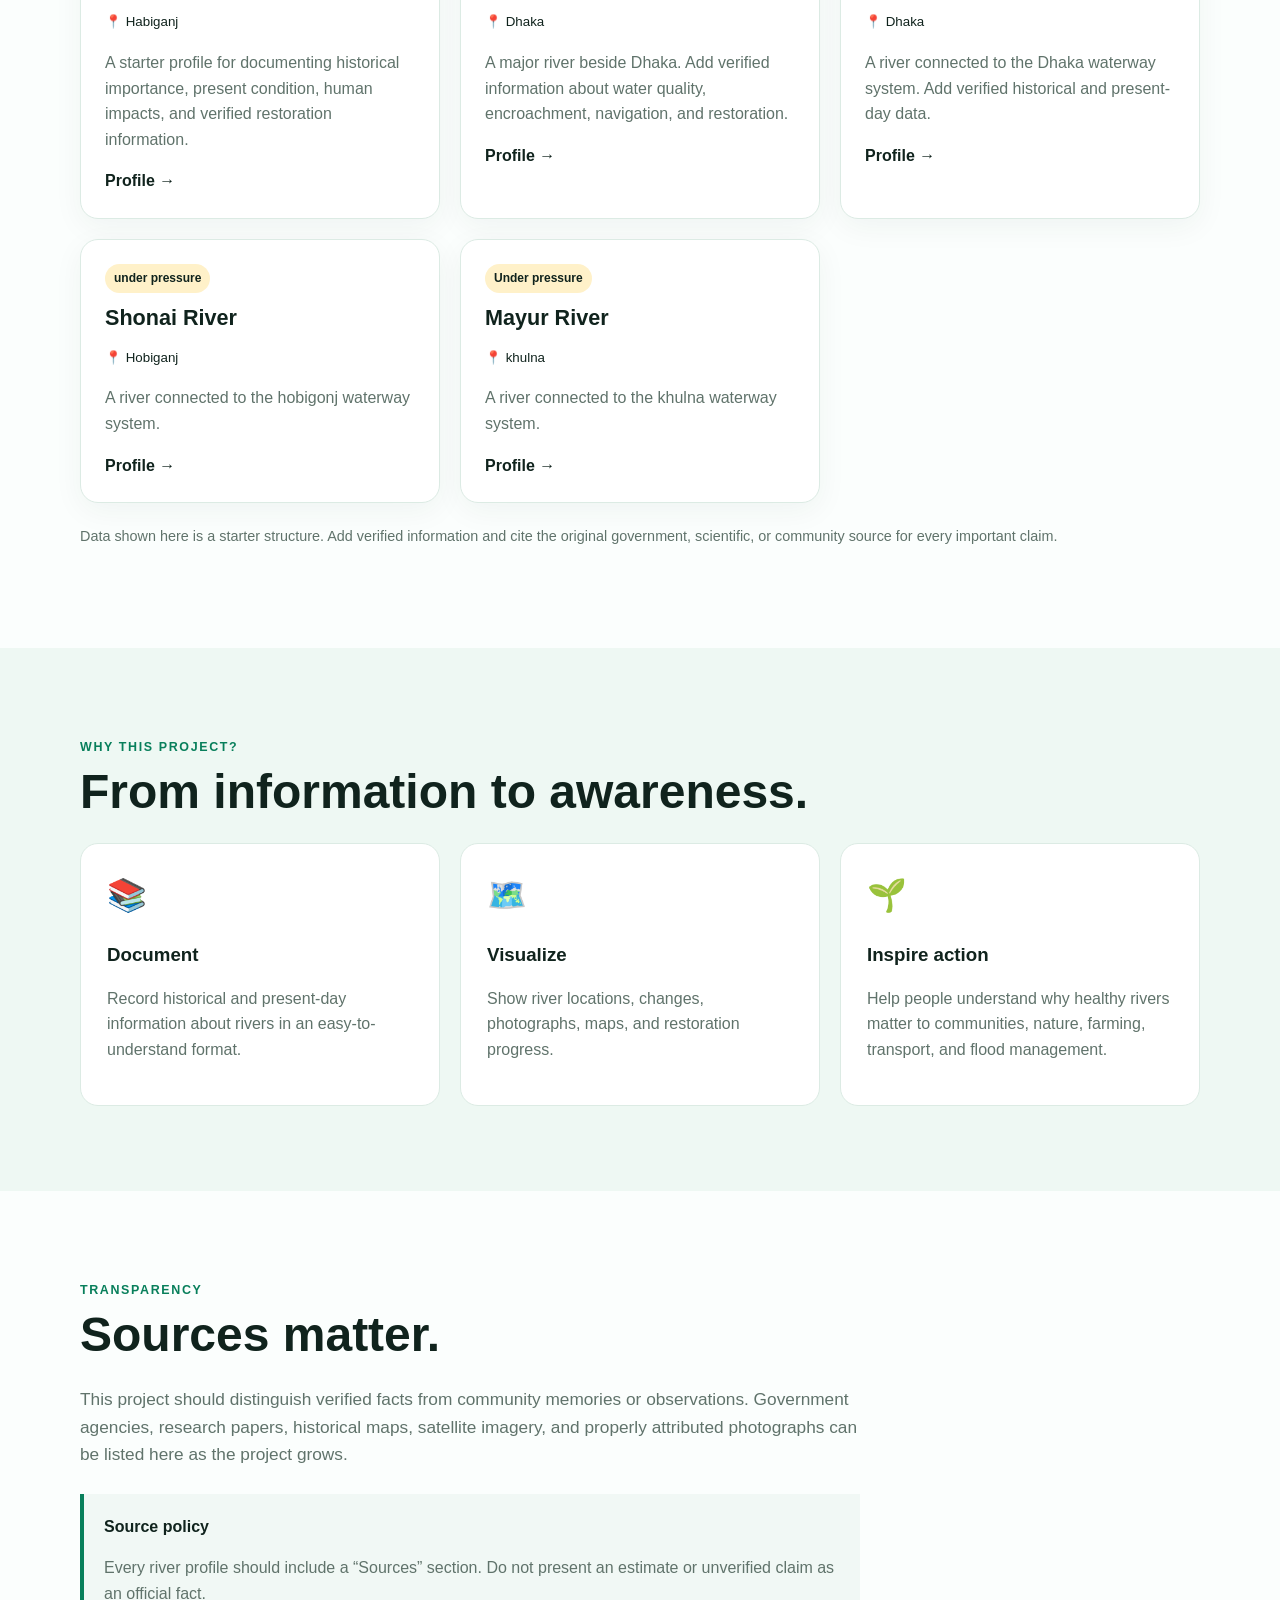
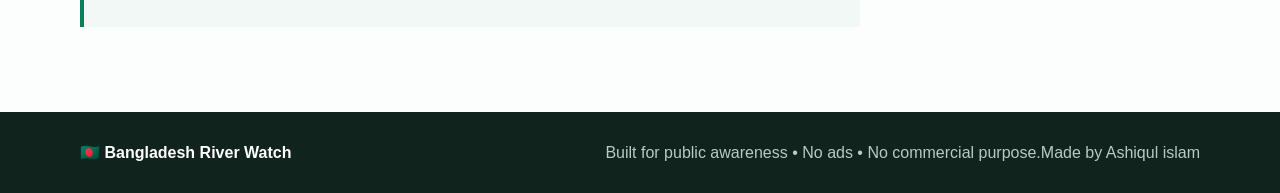
==== commit b6e49510: "Update index.html" ====
--- a/index.html
+++ b/index.html
@@ -34,16 +34,6 @@
             <a class="btn secondary" href="#mission">Our mission</a>
           </div>
           <img src="Image 2026-09-13 at 04.34.53.jpeg"alt=" bangladesh river">
-        </div>
-        <
-        <div class="river-art" aria-label="Illustration of a river">
-          <div class="sun"></div>
-          <div class="hill h1"></div>
-          <div class="hill h2"></div>
-          <div class="water"></div>
-          <div class="boat">⛵</div>
-          <div class="tree t1">🌳</div>
-          <div class="tree t2">🌳</div>
         </div>
       </div>
     </section>
